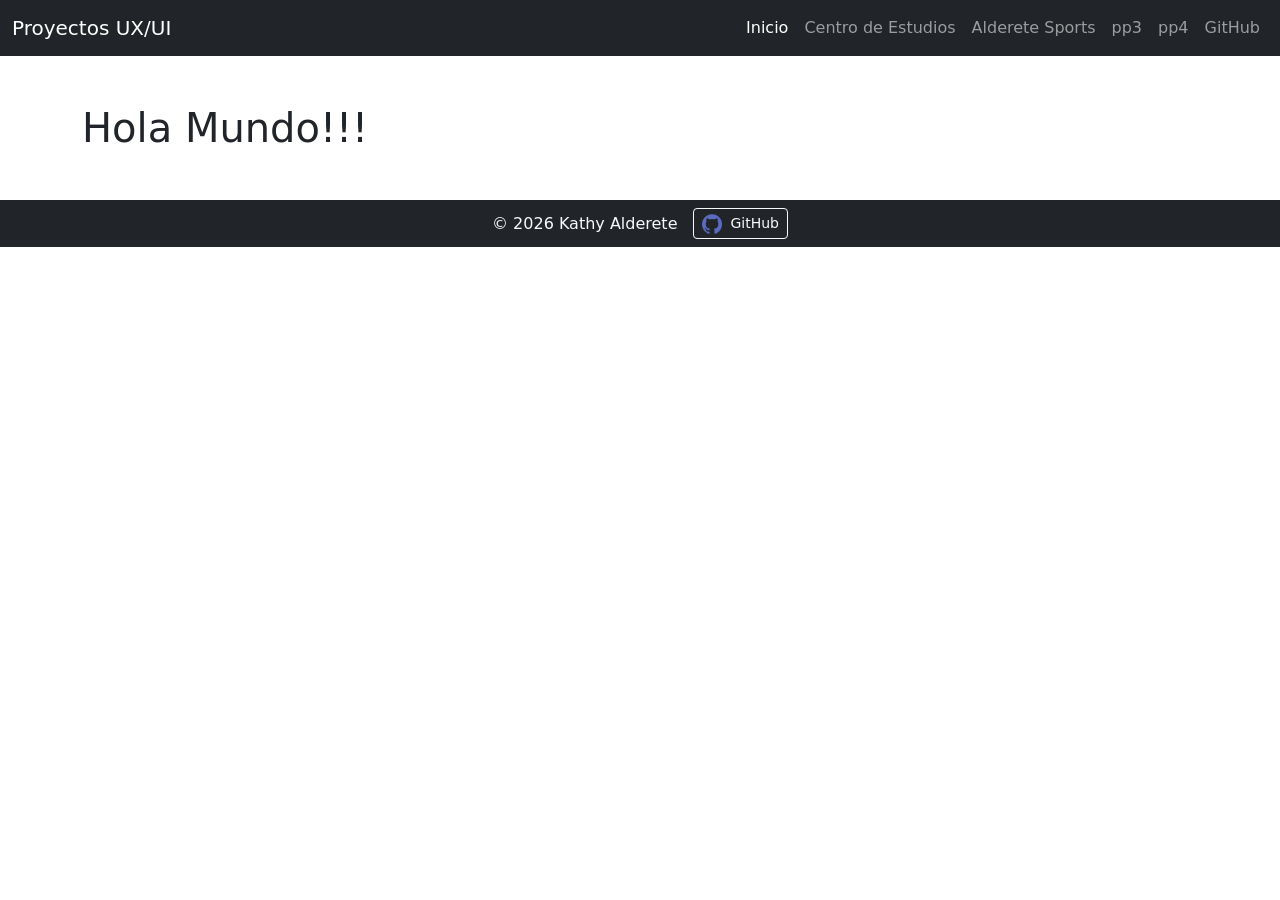
==== index.html @ 10eecabd "primer commit creando webs centro de estudio y sports" ====
<!DOCTYPE html>
<html lang="es">

<head>
    <meta charset="UTF-8">
    <meta name="viewport" content="width=device-width, initial-scale=1.0">
    <title>Proyectos UX/UI</title>
    <link href="https://cdn.jsdelivr.net/npm/bootstrap@5.0.2/dist/css/bootstrap.min.css" rel="stylesheet"
        integrity="sha384-EVSTQN3/azprG1Anm3QDgpJLIm9Nao0Yz1ztcQTwFspd3yD65VohhpuuCOmLASjC" crossorigin="anonymous">
    <link rel="preconnect" href="https://i.ytimg.com">
    <link rel="preconnect" href="https://www.youtube.com">
    <link rel="stylesheet" href="./assets/css/style.css">
</head>

<body>
    <!-- Navbar -->
    <nav class="navbar navbar-expand-lg navbar-dark bg-dark fixed-top">
        <div class="container-fluid">
            <!-- Izquierda -->
            <a class="navbar-brand" href="#">Proyectos UX/UI</a>
            <!-- Botón hamburguesa alineado a la derecha -->
            <button class="navbar-toggler" type="button" data-bs-toggle="collapse" data-bs-target="#navbarNav"
                aria-controls="navbarNav" aria-expanded="false" aria-label="Toggle navigation">
                <span class="navbar-toggler-icon"></span>
            </button>
            <!-- Menú alineado a la derecha al expandir -->
            <div class="collapse navbar-collapse" id="navbarNav">
                <ul class="navbar-nav ms-auto mb-2 mb-lg-0">
                    <li class="nav-item">
                        <a class="nav-link active" aria-current="#bienvenido" href="./index.html">Inicio</a>
                    </li>
                    <li class="nav-item">
                        <a class="nav-link" href="./pages/centro_de_estudios_alderete.html">Centro de Estudios</a>
                    </li>
                    <li class="nav-item">
                        <a class="nav-link" href="./pages/alderete_sports.html">Alderete Sports</a>
                    </li>
                    <li class="nav-item">
                        <a class="nav-link" href="#pp3">pp3</a>
                    </li>
                    <li class="nav-item">
                        <a class="nav-link" href="#pp4">pp4</a>
                    </li>
                    <li class="nav-item">
                        <!-- target="_blank" rel="noopener noreferrer" se uso para generar una página nueva con el enlace -->
                        <a class="nav-link" href="https://github.com/KathyAlde21" target="_blank"
                            rel="noopener noreferrer">GitHub</a>
                    </li>
                </ul>
            </div>
        </div>
    </nav>
    <div style="height: 56px;"></div> <!-- Espacio para navbar fija -->

    <!-- Estructura del proyecto -->
    <main class="container my-5">
        <header>
            <h1>Hola Mundo!!!</h1>
        </header>
    </main>

    <!-- Footer -->
    <footer class="bg-dark text-light mt-auto">
        <div class="container py-2">
            <div class="d-flex justify-content-center align-items-center gap-3 flex-wrap">
                <p class="mb-0">&copy; 2026 Kathy Alderete</p>
                <a class="btn btn-outline-light btn-sm d-flex align-items-center gap-2"
                    href="https://github.com/KathyAlde21" target="_blank" rel="noopener">
                    <img src="./assets/img/github.png" alt="GitHub Logo" width="20" height="20" class="icon-github"
                        loading="lazy">
                    <span>GitHub</span>
                </a>
            </div>
        </div>
    </footer>

    <!-- Bootstrap JS y dependencias -->
    <script src="https://cdn.jsdelivr.net/npm/@popperjs/core@2.9.2/dist/umd/popper.min.js"
        integrity="sha384-IQsoLXl5PILFhosVNubq5LC7Qb9DXgDA9i+tQ8Zj3iwWAwPtgFTxbJ8NT4GN1R8p"
        crossorigin="anonymous"></script>
    <script src="https://cdn.jsdelivr.net/npm/bootstrap@5.0.2/dist/js/bootstrap.min.js"
        integrity="sha384-cVKIPhGWiC2Al4u+LWgxfKTRIcfu0JTxR+EQDz/bgldoEyl4H0zUF0QKbrJ0EcQF"
        crossorigin="anonymous"></script>
    <!-- Script principal -->
    <script defer src="./assets/js/script.js"></script>
</body>

</html>
---- assets/css/style.css ----
/* ================================================================= */
/* ESTILOS INDEX */
/* ================================================================= */



/* ================================================================= */
/* ESTILOS WEB CENTRO DE ESTUDIOS ALDERETE */
/* ================================================================= */
/* -- estilo tags -- */
.project-tag {
    margin-top: 30px;
    display: inline-block;
    padding: .5rem .95rem;
    border-radius: 999px;
    background-color: #0d6efd;
    color: #fff;
    text-decoration: none;
    font-size: .9rem;
    line-height: 1;
    transition: background-color .2s ease, transform .2s ease;
}

.project-tag:visited {
    color: #fff;
}

.project-tag:hover,.project-tag:focus,.project-tag:active {
    background-color: #0d6efd;
    color: #fff;
    text-decoration: none;
    transform: translateY(-1px);
}

.project-tag:focus-visible {
    outline: 3px solid rgba(13, 110, 253, 0.35);
    outline-offset: 3px;
}

/* -- para imagenes de la pagina centro de estudios -- */
.image-button {
    cursor: zoom-in;
    width: 100%;
}

.project-image {
    transition: transform .25s ease, box-shadow .25s ease;
}

.image-button:hover .project-image {
    transform: scale(1.01);
}

.image-button:focus-visible {
    outline: 3px solid #0d6efd;
    outline-offset: 6px;
    border-radius: 12px;
}

.project-meta {
    display: flex;
    flex-wrap: wrap;
    gap: .75rem;
}

.project-tag {
    display: inline-block;
    padding: .5rem .95rem;
    border-radius: 999px;
    background-color: #0d6efd;
    color: #fff;
    text-decoration: none;
    font-size: .9rem;
    line-height: 1;
    transition: background-color .2s ease, transform .2s ease;
}

.project-tag:hover {
    background-color: #0b5ed7;
    transform: translateY(-1px);
}

.project-tag:focus-visible {
    outline: 3px solid rgba(13, 110, 253, 0.35);
    outline-offset: 3px;
}

/* ================================================================= */
/* ESTILOS WEB ALDERETE SPORTS */
/* ================================================================= */
.project-subnav {
    position: sticky;
    top: 56px;
    z-index: 1020;
    background-color: #fff;
    border-bottom: 1px solid #e9ecef;
    padding: .75rem 0;
    width: 100%;
}
/* -- reutilizo estilos de tags del proyecto centro de estudios -- */
/* .project-meta {
    display: flex;
    flex-wrap: wrap;
    gap: .75rem;
} */

section[id] {
    scroll-margin-top: 140px;
}
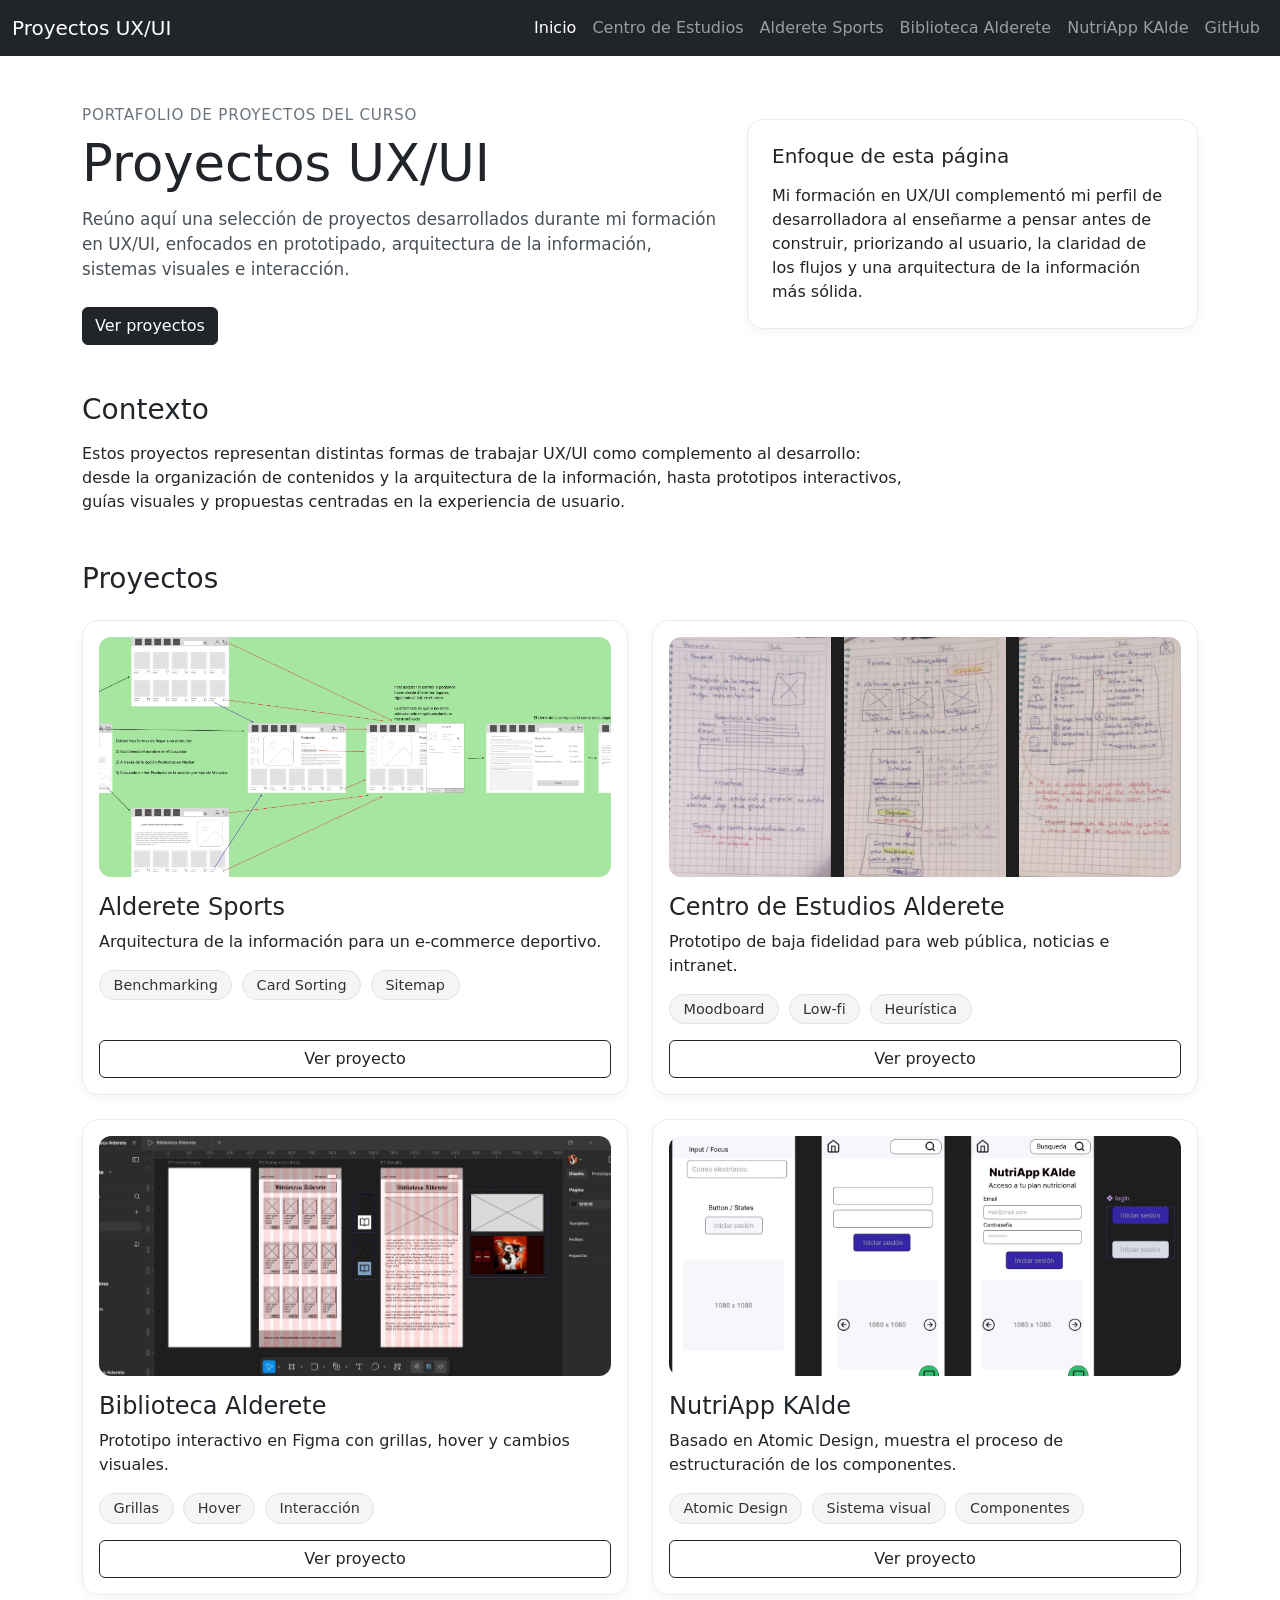
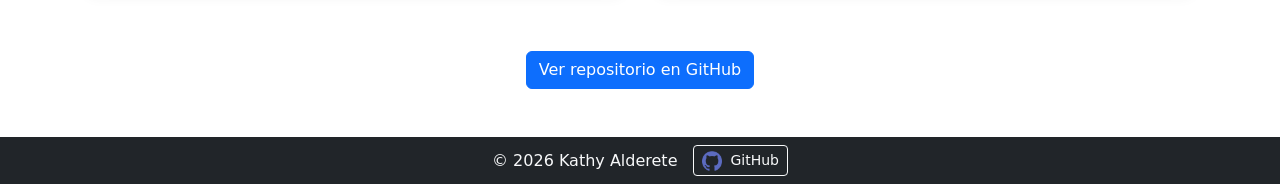
==== commit 100f8b6f: "creando paginas proyectos" ====
--- a/index.html
+++ b/index.html
@@ -36,10 +36,10 @@
                         <a class="nav-link" href="./pages/alderete_sports.html">Alderete Sports</a>
                     </li>
                     <li class="nav-item">
-                        <a class="nav-link" href="#pp3">pp3</a>
-                    </li>
-                    <li class="nav-item">
-                        <a class="nav-link" href="#pp4">pp4</a>
+                        <a class="nav-link" href="./pages/biblioteca_alderete.html">Biblioteca Alderete</a>
+                    </li>
+                    <li class="nav-item">
+                        <a class="nav-link" href="./pages/nutriapp_kalde.html">NutriApp KAlde</a>
                     </li>
                     <li class="nav-item">
                         <!-- target="_blank" rel="noopener noreferrer" se uso para generar una página nueva con el enlace -->
@@ -52,11 +52,139 @@
     </nav>
     <div style="height: 56px;"></div> <!-- Espacio para navbar fija -->
 
-    <!-- Estructura del proyecto -->
-    <main class="container my-5">
-        <header>
-            <h1>Hola Mundo!!!</h1>
-        </header>
+    <!-- Estructura -->
+    <main class="home-page">
+        <!-- primer bloque => presentacion del proyecto -->
+        <section class="home-hero container py-5">
+            <div class="row align-items-center g-4">
+                <div class="col-12 col-lg-7">
+                    <p class="home-kicker mb-2">Portafolio de proyectos del curso</p>
+                    <h1 class="home-title mb-3">Proyectos UX/UI</h1>
+                    <p class="home-lead mb-4">
+                        Reúno aquí una selección de proyectos desarrollados durante mi formación en UX/UI,
+                        enfocados en prototipado, arquitectura de la información, sistemas visuales e interacción.
+                    </p>
+                    <a class="btn btn-dark" href="#proyectos">Ver proyectos</a>
+                </div>
+                <div class="col-12 col-lg-5">
+                    <div class="home-box">
+                        <h2 class="h5 mb-3">Enfoque de esta página</h2>
+                        <p class="mb-0">
+                            Mi formación en UX/UI complementó mi perfil de desarrolladora al enseñarme
+                            a pensar antes de construir, priorizando al usuario, la claridad de los flujos
+                            y una arquitectura de la información más sólida.
+                        </p>
+                    </div>
+                </div>
+            </div>
+        </section>
+
+        <!-- segundo bloque => contexto -->
+        <section class="home-context container pb-5">
+            <div class="row">
+                <div class="col-12 col-lg-9">
+                    <h2 class="home-section-title mb-3">Contexto</h2>
+                    <p class="mb-0">
+                        Estos proyectos representan distintas formas de trabajar UX/UI como complemento al
+                        desarrollo:
+                        desde la organización de contenidos y la arquitectura de la información, hasta prototipos
+                        interactivos, guías visuales y propuestas centradas en la experiencia de usuario.
+                    </p>
+                </div>
+            </div>
+        </section>
+
+        <!-- tercer bloque => proyectos -->
+        <section id="proyectos" class="home-projects container pb-5">
+            <h2 class="home-section-title mb-4">Proyectos</h2>
+            <div class="row g-4">
+                <!-- Alderete Sports -->
+                <div class="col-12 col-md-6">
+                    <article class="home-card h-100">
+                        <img src="./assets/img/alderete_sports/prototipo_alderete_sports.png" class="home-card-image"
+                            alt="Vista general del proyecto Alderete Sports">
+                        <h3 class="h4 mb-2">Alderete Sports</h3>
+                        <p class="mb-3">
+                            Arquitectura de la información para un e-commerce deportivo.
+                        </p>
+                        <div class="home-tags mb-3">
+                            <span class="home-tag">Benchmarking</span>
+                            <span class="home-tag">Card Sorting</span>
+                            <span class="home-tag">Sitemap</span>
+                        </div>
+                        <a class="btn btn-outline-dark" href="./pages/alderete_sports.html">Ver proyecto</a>
+                    </article>
+                </div>
+
+                <!-- Centro de Estudios Alderete -->
+                <div class="col-12 col-md-6">
+                    <article class="home-card h-100">
+                        <img src="./assets/img/centro_estudios_alderete/web_alderete.png" class="home-card-image"
+                            alt="Vista general del proyecto Centro de Estudios Alderete">
+                        <h3 class="h4 mb-2">Centro de Estudios Alderete</h3>
+                        <p class="mb-3">
+                            Prototipo de baja fidelidad para web pública, noticias e intranet.
+                        </p>
+                        <div class="home-tags mb-3">
+                            <span class="home-tag">Moodboard</span>
+                            <span class="home-tag">Low-fi</span>
+                            <span class="home-tag">Heurística</span>
+                        </div>
+                        <a class="btn btn-outline-dark" href="./pages/centro_de_estudios_alderete.html">Ver
+                            proyecto</a>
+                    </article>
+                </div>
+
+                <!-- Biblioteca Alderete -->
+                <div class="col-12 col-md-6">
+                    <article class="home-card h-100">
+                        <img src="./assets/img/biblioteca_alderete/vista_general.jpg" class="home-card-image"
+                            alt="Vista general del proyecto Biblioteca Alderete">
+                        <h3 class="h4 mb-2">Biblioteca Alderete</h3>
+                        <p class="mb-3">
+                            Prototipo interactivo en Figma con grillas, hover y cambios visuales.
+                        </p>
+                        <div class="home-tags mb-3">
+                            <span class="home-tag">Grillas</span>
+                            <span class="home-tag">Hover</span>
+                            <span class="home-tag">Interacción</span>
+                        </div>
+                        <a class="btn btn-outline-dark" href="./pages/biblioteca_alderete.html">Ver proyecto</a>
+                    </article>
+                </div>
+
+                <!-- NutriApp KAlde -->
+                <div class="col-12 col-md-6">
+                    <article class="home-card h-100">
+                        <img src="./assets/img/nutriapp_kalde/prototipo_atomic_design.jpg" class="home-card-image"
+                            alt="Vista general del proyecto NutriApp KAlde">
+                        <h3 class="h4 mb-2">NutriApp KAlde</h3>
+                        <p class="mb-3">
+                            Basado en Atomic Design, muestra el proceso de estructuración de los componentes.
+                        </p>
+                        <div class="home-tags mb-3">
+                            <span class="home-tag">Atomic Design</span>
+                            <span class="home-tag">Sistema visual</span>
+                            <span class="home-tag">Componentes</span>
+                        </div>
+                        <a class="btn btn-outline-dark" href="./pages/nutriapp_kalde.html">Ver proyecto</a>
+                    </article>
+                </div>
+            </div>
+            <!-- fin proyectos -->
+        </section>
+
+        <!-- link al repositorio en GitHub -->
+        <section class="home-repo container pb-5">
+            <div class="row justify-content-center">
+                <div class="col-12 col-md-6 d-flex justify-content-center">
+                    <a class="btn btn-primary" href="https://github.com/KathyAlde21/proyectos_uxui" target="_blank"
+                        rel="noopener noreferrer">
+                        Ver repositorio en GitHub
+                    </a>
+                </div>
+            </div>
+        </section>
     </main>
 
     <!-- Footer -->
@@ -66,7 +194,7 @@
                 <p class="mb-0">&copy; 2026 Kathy Alderete</p>
                 <a class="btn btn-outline-light btn-sm d-flex align-items-center gap-2"
                     href="https://github.com/KathyAlde21" target="_blank" rel="noopener">
-                    <img src="./assets/img/github.png" alt="GitHub Logo" width="20" height="20" class="icon-github"
+                    <img src="../assets/img/github.png" alt="GitHub Logo" width="20" height="20" class="icon-github"
                         loading="lazy">
                     <span>GitHub</span>
                 </a>
--- a/assets/css/style.css
+++ b/assets/css/style.css
@@ -1,8 +1,89 @@
 /* ================================================================= */
 /* ESTILOS INDEX */
 /* ================================================================= */
-
-
+.home-page {
+    background-color: #fff;
+}
+
+.home-kicker {
+    font-size: .95rem;
+    text-transform: uppercase;
+    letter-spacing: .05em;
+    color: #6c757d;
+}
+
+.home-title {
+    font-size: clamp(2rem, 4vw, 3.2rem);
+    line-height: 1.1;
+    margin: 0;
+}
+
+.home-lead {
+    font-size: 1.05rem;
+    color: #495057;
+    max-width: 60ch;
+}
+
+.home-section-title {
+    font-size: 1.75rem;
+    line-height: 1.2;
+    margin: 0;
+}
+
+.home-box {
+    height: 100%;
+    padding: 1.5rem;
+    border: 1px solid #e9ecef;
+    border-radius: 1rem;
+    background-color: #fff;
+    box-shadow: 0 .25rem .75rem rgba(0, 0, 0, .04);
+}
+
+.home-card {
+    height: 100%;
+    padding: 1rem;
+    border: 1px solid #e9ecef;
+    border-radius: 1rem;
+    background-color: #fff;
+    box-shadow: 0 .25rem .75rem rgba(0, 0, 0, .04);
+    display: flex;
+    flex-direction: column;
+}
+
+.home-card-image {
+    width: 100%;
+    height: 240px;
+    object-fit: cover;
+    display: block;
+    border-radius: .75rem;
+    margin-bottom: 1rem;
+    background-color: #f8f9fa;
+}
+
+.home-tags {
+    display: flex;
+    flex-wrap: wrap;
+    gap: .6rem;
+}
+
+.home-tag {
+    display: inline-block;
+    padding: .45rem .85rem;
+    border-radius: 999px;
+    background-color: #f5f5f5;
+    color: #333;
+    border: 1px solid #e2e2e2;
+    font-size: .9rem;
+    line-height: 1;
+}
+
+.home-card .btn {
+    margin-top: auto;
+}
+
+.home-repo .btn {
+    margin-top: .5rem;
+}
 
 /* ================================================================= */
 /* ESTILOS WEB CENTRO DE ESTUDIOS ALDERETE */
@@ -106,4 +187,84 @@
 
 section[id] {
     scroll-margin-top: 140px;
+}
+
+/* ================================================================= */
+/* ESTILOS WEB PROTOTIPO INTERACTIVO */
+/* ================================================================= */
+.img-pantallas {
+    width: 100%;
+    height: 400px;
+    object-fit: contain;
+    display: block;
+}
+
+.double-image-row {
+    display: grid;
+    grid-template-columns: repeat(2, 1fr);
+    gap: 1rem;
+    align-items: start;}
+
+.half-preview {
+    width: 100%;
+}
+
+.img-grillas-columnas {
+    width: 100%;
+    height: 240px;
+    object-fit: contain;
+    display: block;
+    background-color: #f8f9fa;
+    border-radius: .75rem;
+}
+
+.small-preview {
+    border: 1px solid #dee2e6;
+    border-radius: .5rem;
+    background-color: #f8f9fa;
+    padding: .25rem;
+}
+
+.gallery-card {
+    background: #fff;
+    border: 1px solid #e9ecef;
+    border-radius: 1rem;
+    padding: 1rem;
+    height: 100%;
+}
+
+.gallery-card p {
+    margin-bottom: 0;
+}
+
+#pantallas {
+    scroll-margin-top: 160px;
+}
+
+/* ================================================================= */
+/* ESTILOS WEB BIBLIOTECA ALDERETE */
+/* ================================================================= */
+.video-preview img {
+    width: 100%;
+    display: block;
+    object-fit: cover;
+}
+
+.project-video .btn {
+    margin-top: .5rem;
+}
+/* ================================================================= */
+/* ESTILOS WEB NUTRIAPP KALDE */
+/* ================================================================= */
+.project-hero .image-button {
+    display: block;
+    max-width: 360px;
+    margin-inline: auto;
+}
+
+.project-hero .project-image {
+    width: 100%;
+    max-height: 300px;
+    object-fit: contain;
+    display: block;
 }
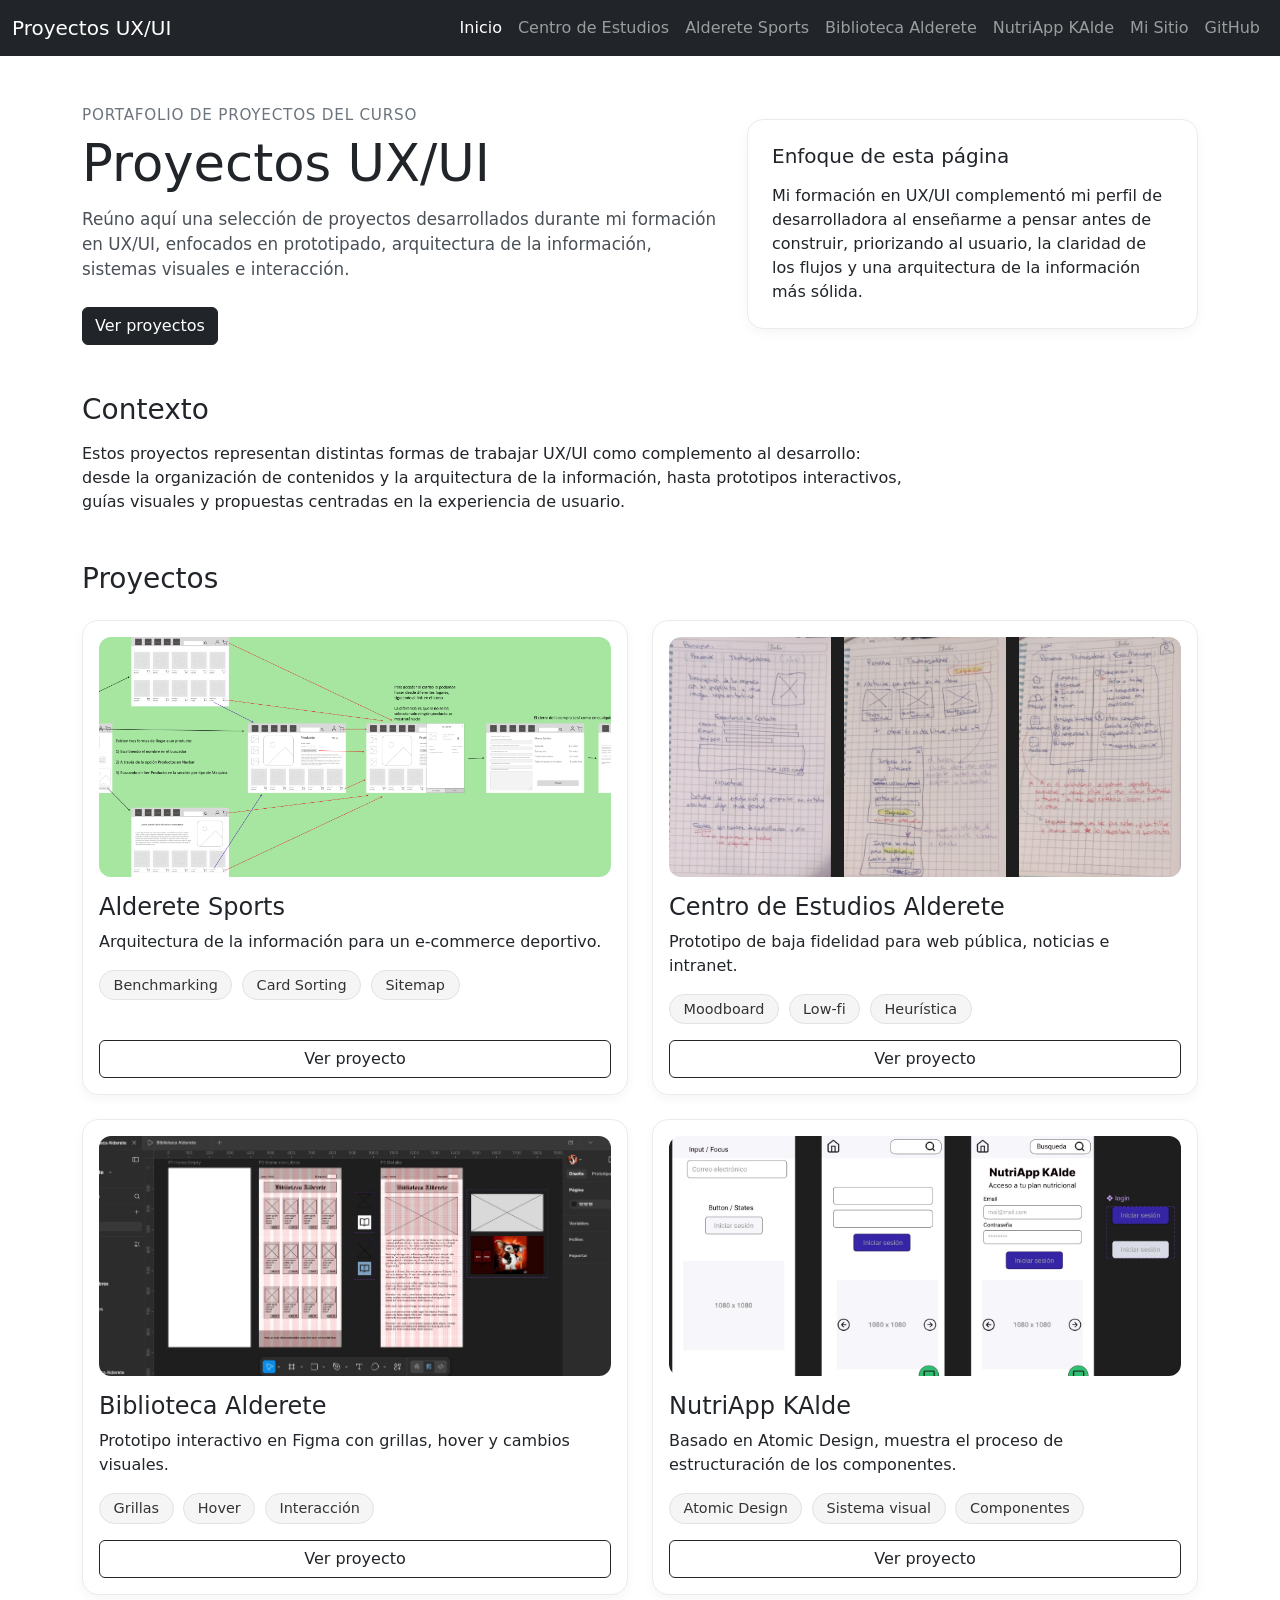
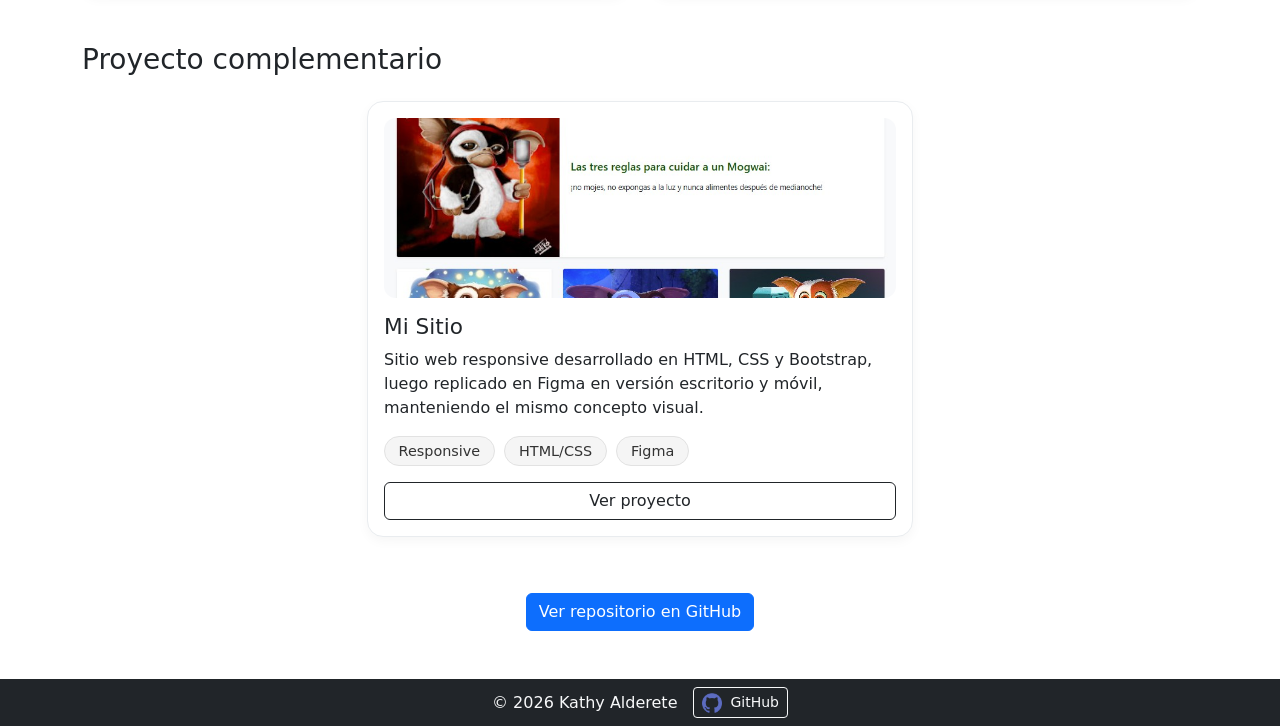
==== commit af444726: "creando mi sitio, actualizando README y gh-pages" ====
--- a/index.html
+++ b/index.html
@@ -42,6 +42,9 @@
                         <a class="nav-link" href="./pages/nutriapp_kalde.html">NutriApp KAlde</a>
                     </li>
                     <li class="nav-item">
+                        <a class="nav-link" href="./pages/mi_sitio.html">Mi Sitio</a>
+                    </li>
+                    <li class="nav-item">
                         <!-- target="_blank" rel="noopener noreferrer" se uso para generar una página nueva con el enlace -->
                         <a class="nav-link" href="https://github.com/KathyAlde21" target="_blank"
                             rel="noopener noreferrer">GitHub</a>
@@ -173,7 +176,29 @@
             </div>
             <!-- fin proyectos -->
         </section>
-
+        <!-- proyecto mi sitio -->
+        <section class="home-extra-project container pb-5">
+            <h2 class="home-section-title mb-4">Proyecto complementario</h2>
+            <div class="row justify-content-center">
+                <div class="col-12 col-lg-6">
+                    <article class="home-card home-card-compact h-100">
+                        <img src="./assets/img/mi_sitio/vista_del_sitio.jpg"
+                            class="home-card-image home-card-image-compact" alt="Vista general del proyecto Mi Sitio">
+                        <h3 class="h5 mb-2">Mi Sitio</h3>
+                        <p class="mb-3">
+                            Sitio web responsive desarrollado en HTML, CSS y Bootstrap, luego replicado en Figma
+                            en versión escritorio y móvil, manteniendo el mismo concepto visual.
+                        </p>
+                        <div class="home-tags mb-3">
+                            <span class="home-tag">Responsive</span>
+                            <span class="home-tag">HTML/CSS</span>
+                            <span class="home-tag">Figma</span>
+                        </div>
+                        <a class="btn btn-outline-dark" href="./pages/mi_sitio.html">Ver proyecto</a>
+                    </article>
+                </div>
+            </div>
+        </section>
         <!-- link al repositorio en GitHub -->
         <section class="home-repo container pb-5">
             <div class="row justify-content-center">
--- a/assets/css/style.css
+++ b/assets/css/style.css
@@ -1,3 +1,10 @@
+/* ================================================================= */
+/* ESTILOS GENERALES */
+/* ================================================================= */
+footer {
+    margin-top: 2rem;
+}
+
 /* ================================================================= */
 /* ESTILOS INDEX */
 /* ================================================================= */
@@ -267,4 +274,30 @@
     max-height: 300px;
     object-fit: contain;
     display: block;
+}
+/* ================================================================= */
+/* ESTILOS MI SITIO */
+/* ================================================================= */
+.home-card-compact {
+    max-width: 760px;
+    margin-inline: auto;
+    padding: 1rem;
+}
+
+.home-card-image-compact {
+    width: 100%;
+    height: 180px;
+    object-fit: cover;
+    display: block;
+    border-radius: .75rem;
+    margin-bottom: 1rem;
+    background-color: #f8f9fa;
+}
+
+.home-extra-project .home-card h3 {
+    font-size: 1.35rem;
+}
+
+.home-extra-project .home-card p {
+    max-width: 60ch;
 }
